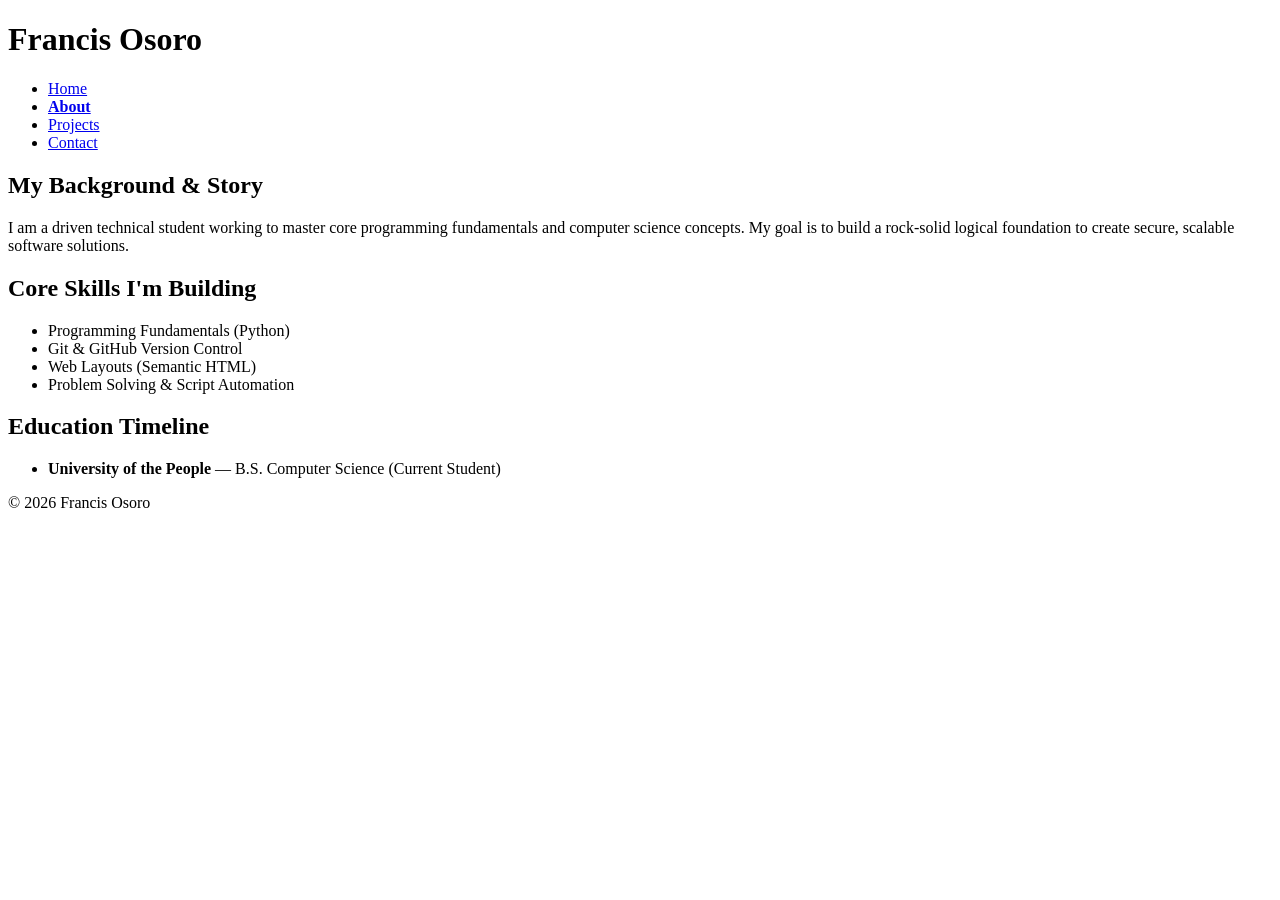
==== about.html @ f5b75829 "Add complete multi-page portfolio layout and accessibility report" ====
<!DOCTYPE html>
<html lang="en">
<head>
    <meta charset="UTF-8">
    <title>About Me</title>
</head>
<body>

    <header>
        <h1>Francis Osoro</h1>
        <nav>
            <ul>
                <li><a href="index.html">Home</a></li>
                <li><strong><a href="about.html">About</a></strong></li>
                <li><a href="projects.html">Projects</a></li>
                <li><a href="contact.html">Contact</a></li>
            </ul>
        </nav>
    </header>

    <main>
        <section>
            <h2>My Background & Story</h2>
            <p>I am a driven technical student working to master core programming fundamentals and computer science concepts. My goal is to build a rock-solid logical foundation to create secure, scalable software solutions.</p>
        </section>

        <section>
            <h2>Core Skills I'm Building</h2>
            <ul>
                <li>Programming Fundamentals (Python)</li>
                <li>Git & GitHub Version Control</li>
                <li>Web Layouts (Semantic HTML)</li>
                <li>Problem Solving & Script Automation</li>
            </ul>
        </section>

        <section>
            <h2>Education Timeline</h2>
            <ul>
                <li><strong>University of the People</strong> — B.S. Computer Science (Current Student)</li>
            </ul>
        </section>
    </main>

    <footer>
        <p>&copy; 2026 Francis Osoro</p>
    </footer>

</body>
</html>
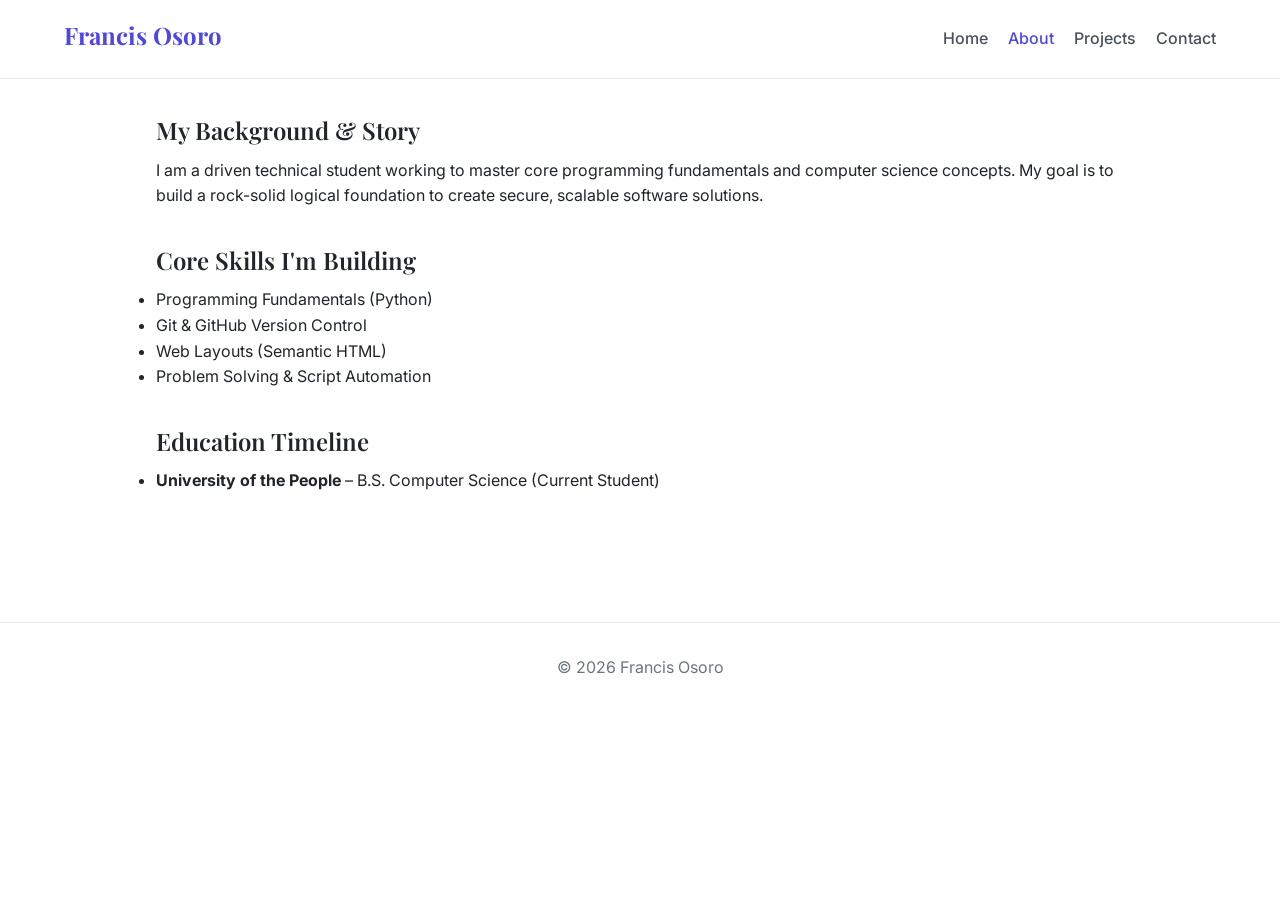
==== commit 474d3e65: "feat: complete responsive portfolio layout and box model exercises" ====
--- a/about.html
+++ b/about.html
@@ -1,50 +1,55 @@
-<!DOCTYPE html>
-<html lang="en">
-<head>
-    <meta charset="UTF-8">
-    <title>About Me</title>
-</head>
-<body>
-
-    <header>
-        <h1>Francis Osoro</h1>
-        <nav>
-            <ul>
-                <li><a href="index.html">Home</a></li>
-                <li><strong><a href="about.html">About</a></strong></li>
-                <li><a href="projects.html">Projects</a></li>
-                <li><a href="contact.html">Contact</a></li>
-            </ul>
-        </nav>
-    </header>
-
-    <main>
-        <section>
-            <h2>My Background & Story</h2>
-            <p>I am a driven technical student working to master core programming fundamentals and computer science concepts. My goal is to build a rock-solid logical foundation to create secure, scalable software solutions.</p>
-        </section>
-
-        <section>
-            <h2>Core Skills I'm Building</h2>
-            <ul>
-                <li>Programming Fundamentals (Python)</li>
-                <li>Git & GitHub Version Control</li>
-                <li>Web Layouts (Semantic HTML)</li>
-                <li>Problem Solving & Script Automation</li>
-            </ul>
-        </section>
-
-        <section>
-            <h2>Education Timeline</h2>
-            <ul>
-                <li><strong>University of the People</strong> — B.S. Computer Science (Current Student)</li>
-            </ul>
-        </section>
-    </main>
-
-    <footer>
-        <p>&copy; 2026 Francis Osoro</p>
-    </footer>
-
-</body>
+<!DOCTYPE html>
+<html lang="en">
+
+<head>
+    <meta charset="UTF-8">
+    <meta name="viewport" content="width=device-width, initial-scale=1.0">
+    <link rel="stylesheet" href="style.css">
+    <title>About Me</title>
+</head>
+
+<body>
+
+    <header class="site-header">
+        <h1 class="logo">Francis Osoro</h1>
+        <nav class="navbar">
+            <ul class="nav-links">
+                <li><a href="index.html">Home</a></li>
+                <li><strong><a href="about.html" class="active">About</a></strong></li>
+                <li><a href="projects.html">Projects</a></li>
+                <li><a href="contact.html">Contact</a></li>
+            </ul>
+        </nav>
+    </header>
+
+    <main class="container">
+        <section>
+            <h2>My Background & Story</h2>
+            <p>I am a driven technical student working to master core programming fundamentals and computer science concepts. My goal is to build a rock-solid logical foundation to create secure, scalable software solutions.</p>
+        </section>
+
+        <section>
+            <h2>Core Skills I'm Building</h2>
+            <ul>
+                <li>Programming Fundamentals (Python)</li>
+                <li>Git & GitHub Version Control</li>
+                <li>Web Layouts (Semantic HTML)</li>
+                <li>Problem Solving & Script Automation</li>
+            </ul>
+        </section>
+
+        <section>
+            <h2>Education Timeline</h2>
+            <ul>
+                <li><strong>University of the People</strong> – B.S. Computer Science (Current Student)</li>
+            </ul>
+        </section>
+    </main>
+
+    <footer class="site-footer">
+        <p>&copy; 2026 Francis Osoro</p>
+    </footer>
+
+</body>
+
 </html>
--- a/style.css
+++ b/style.css
@@ -0,0 +1,197 @@
+/* ==========================================================================
+   1. TYPOGRAPHY SYSTEM (Google Fonts)
+   ========================================================================== */
+/* Cleaned up into a single import line loading Inter (sans-serif) and Playfair Display (serif) */
+@import url('https://fonts.googleapis.com/css2?family=Inter:wght@400;500;600;700&family=Playfair+Display:wght@600&display=swap');
+
+* {
+    box-sizing: border-box;
+    margin: 0;
+    padding: 0;
+}
+
+body {
+    font-family: 'Inter', sans-serif;
+    line-height: 1.6;
+    color: #212529;
+    background-color: #ffffff;
+}
+
+/* Explicitly setting your headings to use the loaded Google Font */
+h1,
+h2,
+h3 {
+    font-family: 'Playfair Display', serif;
+    font-weight: 600;
+    color: #212529;
+    margin-bottom: 0.5rem;
+}
+
+/* ==========================================================================
+   2. FLEXBOX NAVIGATION (Mobile-First Default)
+   ========================================================================== */
+.site-header {
+    background-color: #ffffff;
+    border-bottom: 1px solid #e9ecef;
+    padding: 1rem;
+    display: flex;
+    flex-direction: column;
+    /* Stack name above links on mobile */
+    align-items: center;
+    gap: 1rem;
+}
+
+.logo {
+    font-family: 'Playfair Display', serif;
+    /* Use serif font for branding */
+    font-size: 1.5rem;
+    font-weight: 700;
+    color: #4f46e5;
+    /* Modern accent color */
+}
+
+.nav-links {
+    display: flex;
+    /* Activates Flexbox on the list items */
+    list-style: none;
+    /* Removes bullet points */
+    gap: 1.25rem;
+    /* Handles clean spacing between links */
+}
+
+.nav-links a {
+    font-family: 'Inter', sans-serif;
+    text-decoration: none;
+    color: #495057;
+    font-weight: 500;
+    transition: color 0.2s ease;
+}
+
+.nav-links a:hover,
+.nav-links a.active {
+    color: #4f46e5;
+    /* Highlight active or hovered link */
+}
+
+/* ==========================================================================
+   3. RESPONSIVE LAYOUT UNLOCK (Tablets & Desktops)
+   ========================================================================== */
+@media (min-width: 768px) {
+    .site-header {
+        flex-direction: row;
+        /* Align name and links on a horizontal line */
+        justify-content: space-between;
+        /* Push name to left, links to far right */
+        padding: 1rem 4rem;
+        /* Extra padding for wider screens */
+    }
+}
+
+/* Simple Container styling for your main content */
+.container {
+    max-width: 1000px;
+    margin: 0 auto;
+    padding: 2rem 1rem;
+}
+
+section {
+    margin-bottom: 2rem;
+}
+
+/* ==========================================================================
+   4. CSS GRID GALLERY STYLES
+   ========================================================================== */
+.intro-text {
+    margin-bottom: 2rem;
+    color: #6c757d;
+}
+
+/* The Grid Parent Container */
+.project-gallery {
+    display: grid;
+    /* Automatically wraps items into columns based on size, mobile-first friendly */
+    grid-template-columns: repeat(auto-fit, minmax(280px, 1fr));
+    gap: 2rem;
+    /* Replaces the old <hr> lines with clean layout space */
+}
+
+/* Individual Project Cards (Grid Items) */
+.project-card {
+    background-color: #f8f9fa;
+    border: 1px solid #e9ecef;
+    padding: 1.5rem;
+    border-radius: 8px;
+    display: flex;
+    flex-direction: column;
+    /* Uses flex inside the grid card to stack content neatly */
+    gap: 1rem;
+}
+
+.project-card h3 {
+    font-family: 'Inter', sans-serif;
+    /* Keep card titles clean and readable */
+    font-size: 1.25rem;
+    color: #212529;
+}
+
+/* Making sure your project placeholder images are responsive */
+.project-img {
+    width: 100%;
+    height: auto;
+    max-height: 200px;
+    object-fit: cover;
+    border-radius: 4px;
+    background-color: #e9ecef;
+    /* Gives a placeholder tint if svgs are missing */
+}
+
+/* Simple Footer alignment */
+.site-footer {
+    text-align: center;
+    padding: 2rem;
+    margin-top: 4rem;
+    border-top: 1px solid #e9ecef;
+    color: #6c757d;
+}
+
+/* ==========================================================================
+   TASK 4.4 ACCESSIBILITY & INTERACTIVE POLISH
+   ========================================================================== */
+
+/* Smooth Transitions for links and buttons */
+a,
+button,
+input,
+select,
+textarea {
+    transition: all 0.3s ease;
+}
+
+/* Accessible Focus States when tab-navigating */
+a:focus,
+button:focus,
+input:focus,
+select:focus,
+textarea:focus {
+    outline: 2px solid #4f46e5;
+    outline-offset: 2px;
+}
+
+/* Styled Form Button Polish */
+button[type="submit"] {
+    background-color: #4f46e5;
+    color: white;
+    border: none;
+    padding: 0.75rem 1.5rem;
+    border-radius: 4px;
+    font-weight: 600;
+    cursor: pointer;
+}
+
+/* Hover effects for interactive buttons */
+button[type="submit"]:hover {
+    transform: translateY(-2px);
+    box-shadow: 0 4px 6px rgba(0, 0, 0, 0.1);
+    background-color: #4338ca;
+    /* Darkens slightly on hover */
+}
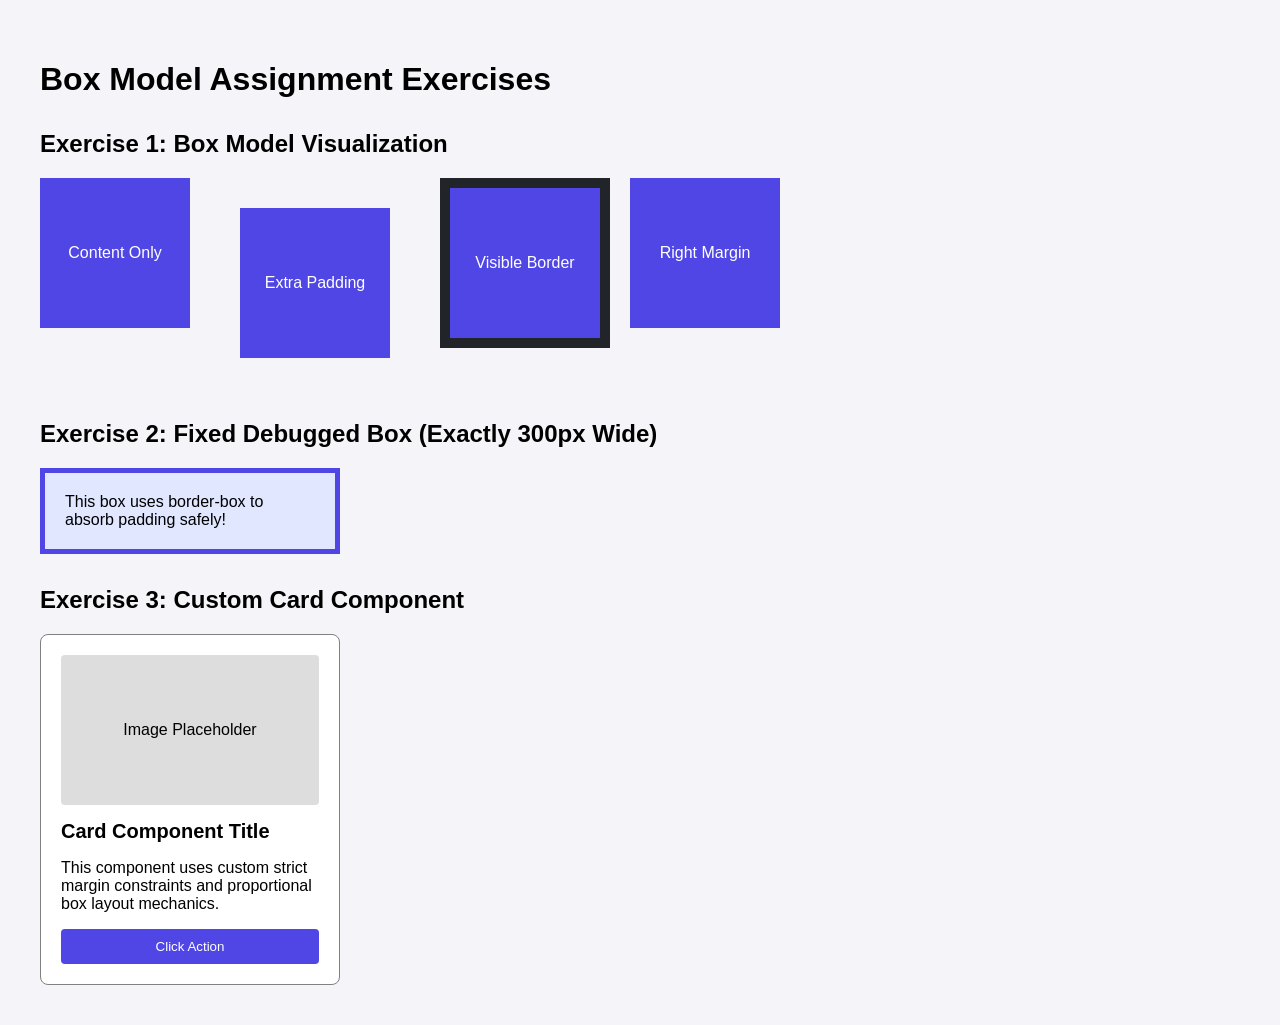
==== commit 452278ff: "Update about.html" ====
--- a/about.html
+++ b/about.html
@@ -1,55 +1,109 @@
 <!DOCTYPE html>
 <html lang="en">
-
 <head>
     <meta charset="UTF-8">
     <meta name="viewport" content="width=device-width, initial-scale=1.0">
-    <link rel="stylesheet" href="style.css">
-    <title>About Me</title>
+    <title>Box Model Practice</title>
+    <style>
+        body {
+            font-family: Arial, sans-serif;
+            padding: 2rem;
+            background-color: #f4f4f9;
+        }
+        h2 { 
+            margin-top: 2rem; 
+        }
+        .box-container { 
+            display: flex; 
+            gap: 20px; 
+            margin-bottom: 2rem; 
+        }
+        .base-box {
+            width: 150px;
+            height: 150px;
+            background-color: #4f46e5;
+            color: white;
+            display: flex;
+            align-items: center;
+            justify-content: center;
+            text-align: center;
+        }
+        .padding-box { 
+            padding: 30px; 
+            background-clip: content-box; 
+        }
+        .border-box { 
+            border: 10px solid #212529; 
+        }
+        .margin-box { 
+            margin-right: 40px; 
+        }
+        .fixed-box {
+            box-sizing: border-box;
+            width: 300px;
+            padding: 20px;
+            border: 5px solid #4f46e5;
+            background-color: #e0e7ff;
+        }
+        .card-component {
+            box-sizing: border-box;
+            width: 300px;
+            padding: 20px;
+            border: 1px solid gray;
+            border-radius: 8px;
+            background-color: white;
+        }
+        .card-img {
+            width: 100%;
+            height: 150px;
+            background-color: #ddd;
+            display: flex;
+            align-items: center;
+            justify-content: center;
+            border-radius: 4px;
+        }
+        .card-title {
+            margin-top: 15px;
+            margin-bottom: 15px;
+            font-size: 1.25rem;
+        }
+        .card-btn {
+            display: block;
+            width: 100%;
+            padding: 10px;
+            margin-top: 15px;
+            background-color: #4f46e5;
+            color: white;
+            border: none;
+            border-radius: 4px;
+            cursor: pointer;
+        }
+    </style>
 </head>
-
 <body>
 
-    <header class="site-header">
-        <h1 class="logo">Francis Osoro</h1>
-        <nav class="navbar">
-            <ul class="nav-links">
-                <li><a href="index.html">Home</a></li>
-                <li><strong><a href="about.html" class="active">About</a></strong></li>
-                <li><a href="projects.html">Projects</a></li>
-                <li><a href="contact.html">Contact</a></li>
-            </ul>
-        </nav>
-    </header>
+    <h1>Box Model Assignment Exercises</h1>
 
-    <main class="container">
-        <section>
-            <h2>My Background & Story</h2>
-            <p>I am a driven technical student working to master core programming fundamentals and computer science concepts. My goal is to build a rock-solid logical foundation to create secure, scalable software solutions.</p>
-        </section>
+    <h2>Exercise 1: Box Model Visualization</h2>
+    <div class="box-container">
+        <div class="base-box">Content Only</div>
+        <div class="base-box padding-box">Extra Padding</div>
+        <div class="base-box border-box">Visible Border</div>
+        <div class="base-box margin-box">Right Margin</div>
+    </div>
 
-        <section>
-            <h2>Core Skills I'm Building</h2>
-            <ul>
-                <li>Programming Fundamentals (Python)</li>
-                <li>Git & GitHub Version Control</li>
-                <li>Web Layouts (Semantic HTML)</li>
-                <li>Problem Solving & Script Automation</li>
-            </ul>
-        </section>
+    <h2>Exercise 2: Fixed Debugged Box (Exactly 300px Wide)</h2>
+    <div class="fixed-box">
+        This box uses border-box to absorb padding safely!
+    </div>
 
-        <section>
-            <h2>Education Timeline</h2>
-            <ul>
-                <li><strong>University of the People</strong> – B.S. Computer Science (Current Student)</li>
-            </ul>
-        </section>
-    </main>
-
-    <footer class="site-footer">
-        <p>&copy; 2026 Francis Osoro</p>
-    </footer>
+    <h2>Exercise 3: Custom Card Component</h2>
+    <div class="card-component">
+        <div class="card-img">Image Placeholder</div>
+        <h3 class="card-title">Card Component Title</h3>
+        <p>This component uses custom strict margin constraints and proportional box layout mechanics.</p>
+        <button class="card-btn">Click Action</button>
+    </div>
 
 </body>
-
-</html>+</html>
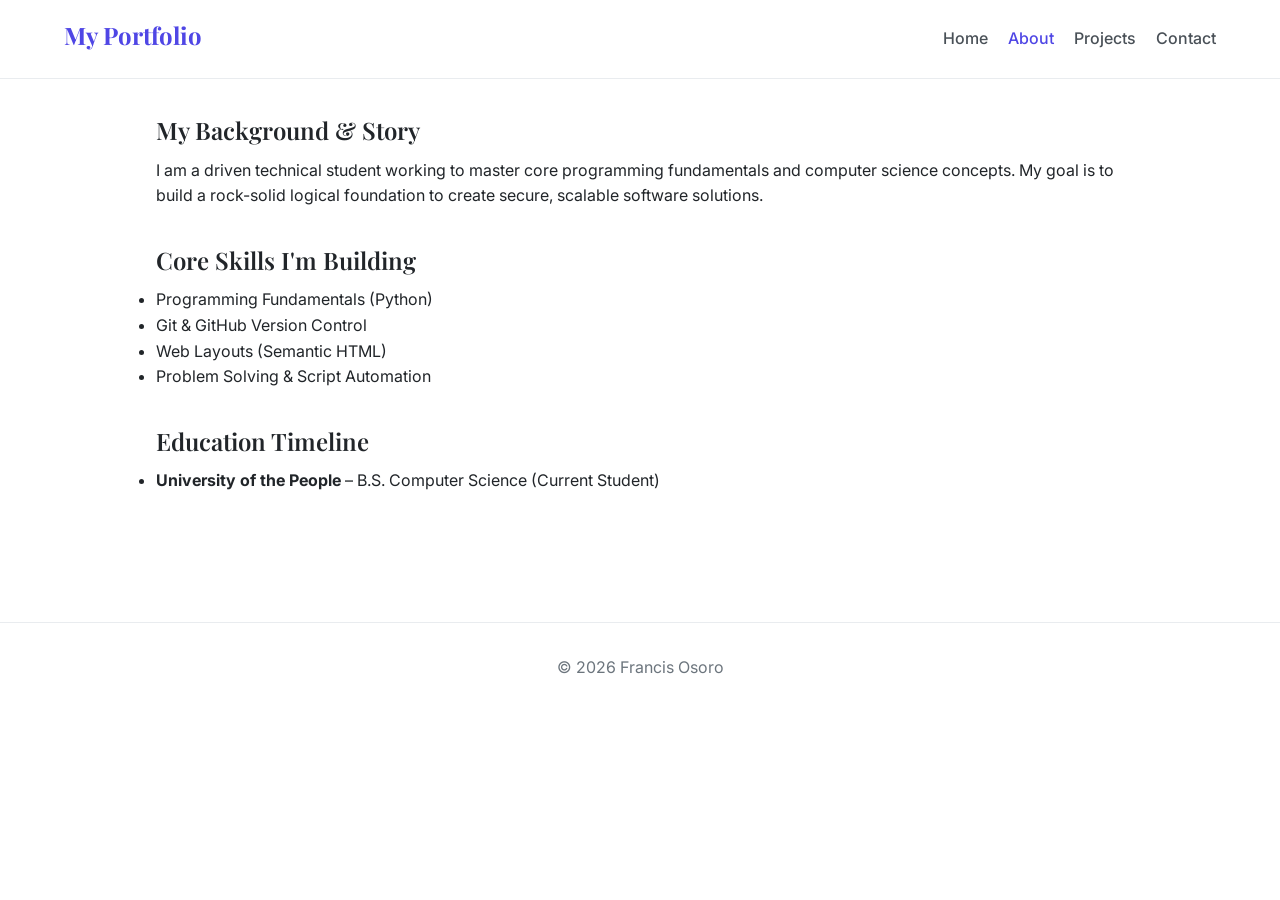
==== commit bfbc5998: "Update about.html" ====
--- a/about.html
+++ b/about.html
@@ -1,109 +1,55 @@
 <!DOCTYPE html>
 <html lang="en">
+
 <head>
     <meta charset="UTF-8">
     <meta name="viewport" content="width=device-width, initial-scale=1.0">
-    <title>Box Model Practice</title>
-    <style>
-        body {
-            font-family: Arial, sans-serif;
-            padding: 2rem;
-            background-color: #f4f4f9;
-        }
-        h2 { 
-            margin-top: 2rem; 
-        }
-        .box-container { 
-            display: flex; 
-            gap: 20px; 
-            margin-bottom: 2rem; 
-        }
-        .base-box {
-            width: 150px;
-            height: 150px;
-            background-color: #4f46e5;
-            color: white;
-            display: flex;
-            align-items: center;
-            justify-content: center;
-            text-align: center;
-        }
-        .padding-box { 
-            padding: 30px; 
-            background-clip: content-box; 
-        }
-        .border-box { 
-            border: 10px solid #212529; 
-        }
-        .margin-box { 
-            margin-right: 40px; 
-        }
-        .fixed-box {
-            box-sizing: border-box;
-            width: 300px;
-            padding: 20px;
-            border: 5px solid #4f46e5;
-            background-color: #e0e7ff;
-        }
-        .card-component {
-            box-sizing: border-box;
-            width: 300px;
-            padding: 20px;
-            border: 1px solid gray;
-            border-radius: 8px;
-            background-color: white;
-        }
-        .card-img {
-            width: 100%;
-            height: 150px;
-            background-color: #ddd;
-            display: flex;
-            align-items: center;
-            justify-content: center;
-            border-radius: 4px;
-        }
-        .card-title {
-            margin-top: 15px;
-            margin-bottom: 15px;
-            font-size: 1.25rem;
-        }
-        .card-btn {
-            display: block;
-            width: 100%;
-            padding: 10px;
-            margin-top: 15px;
-            background-color: #4f46e5;
-            color: white;
-            border: none;
-            border-radius: 4px;
-            cursor: pointer;
-        }
-    </style>
+    <link rel="stylesheet" href="style.css">
+    <title>About Me</title>
 </head>
+
 <body>
 
-    <h1>Box Model Assignment Exercises</h1>
+    <header class="site-header">
+        <h1 class="logo">My Portfolio</h1>
+        <nav class="navbar">
+            <ul class="nav-links">
+                <li><a href="index.html">Home</a></li>
+                <li><strong><a href="about.html" class="active">About</a></strong></li>
+                <li><a href="projects.html">Projects</a></li>
+                <li><a href="contact.html">Contact</a></li>
+            </ul>
+        </nav>
+    </header>
 
-    <h2>Exercise 1: Box Model Visualization</h2>
-    <div class="box-container">
-        <div class="base-box">Content Only</div>
-        <div class="base-box padding-box">Extra Padding</div>
-        <div class="base-box border-box">Visible Border</div>
-        <div class="base-box margin-box">Right Margin</div>
-    </div>
+    <main class="container">
+        <section>
+            <h2>My Background & Story</h2>
+            <p>I am a driven technical student working to master core programming fundamentals and computer science concepts. My goal is to build a rock-solid logical foundation to create secure, scalable software solutions.</p>
+        </section>
 
-    <h2>Exercise 2: Fixed Debugged Box (Exactly 300px Wide)</h2>
-    <div class="fixed-box">
-        This box uses border-box to absorb padding safely!
-    </div>
+        <section>
+            <h2>Core Skills I'm Building</h2>
+            <ul>
+                <li>Programming Fundamentals (Python)</li>
+                <li>Git & GitHub Version Control</li>
+                <li>Web Layouts (Semantic HTML)</li>
+                <li>Problem Solving & Script Automation</li>
+            </ul>
+        </section>
 
-    <h2>Exercise 3: Custom Card Component</h2>
-    <div class="card-component">
-        <div class="card-img">Image Placeholder</div>
-        <h3 class="card-title">Card Component Title</h3>
-        <p>This component uses custom strict margin constraints and proportional box layout mechanics.</p>
-        <button class="card-btn">Click Action</button>
-    </div>
+        <section>
+            <h2>Education Timeline</h2>
+            <ul>
+                <li><strong>University of the People</strong> – B.S. Computer Science (Current Student)</li>
+            </ul>
+        </section>
+    </main>
+
+    <footer class="site-footer">
+        <p>&copy; 2026 Francis Osoro</p>
+    </footer>
 
 </body>
+
 </html>
--- a/style.css
+++ b/style.css
@@ -0,0 +1,197 @@
+/* ==========================================================================
+   1. TYPOGRAPHY SYSTEM (Google Fonts)
+   ========================================================================== */
+/* Cleaned up into a single import line loading Inter (sans-serif) and Playfair Display (serif) */
+@import url('https://fonts.googleapis.com/css2?family=Inter:wght@400;500;600;700&family=Playfair+Display:wght@600&display=swap');
+
+* {
+    box-sizing: border-box;
+    margin: 0;
+    padding: 0;
+}
+
+body {
+    font-family: 'Inter', sans-serif;
+    line-height: 1.6;
+    color: #212529;
+    background-color: #ffffff;
+}
+
+/* Explicitly setting your headings to use the loaded Google Font */
+h1,
+h2,
+h3 {
+    font-family: 'Playfair Display', serif;
+    font-weight: 600;
+    color: #212529;
+    margin-bottom: 0.5rem;
+}
+
+/* ==========================================================================
+   2. FLEXBOX NAVIGATION (Mobile-First Default)
+   ========================================================================== */
+.site-header {
+    background-color: #ffffff;
+    border-bottom: 1px solid #e9ecef;
+    padding: 1rem;
+    display: flex;
+    flex-direction: column;
+    /* Stack name above links on mobile */
+    align-items: center;
+    gap: 1rem;
+}
+
+.logo {
+    font-family: 'Playfair Display', serif;
+    /* Use serif font for branding */
+    font-size: 1.5rem;
+    font-weight: 700;
+    color: #4f46e5;
+    /* Modern accent color */
+}
+
+.nav-links {
+    display: flex;
+    /* Activates Flexbox on the list items */
+    list-style: none;
+    /* Removes bullet points */
+    gap: 1.25rem;
+    /* Handles clean spacing between links */
+}
+
+.nav-links a {
+    font-family: 'Inter', sans-serif;
+    text-decoration: none;
+    color: #495057;
+    font-weight: 500;
+    transition: color 0.2s ease;
+}
+
+.nav-links a:hover,
+.nav-links a.active {
+    color: #4f46e5;
+    /* Highlight active or hovered link */
+}
+
+/* ==========================================================================
+   3. RESPONSIVE LAYOUT UNLOCK (Tablets & Desktops)
+   ========================================================================== */
+@media (min-width: 768px) {
+    .site-header {
+        flex-direction: row;
+        /* Align name and links on a horizontal line */
+        justify-content: space-between;
+        /* Push name to left, links to far right */
+        padding: 1rem 4rem;
+        /* Extra padding for wider screens */
+    }
+}
+
+/* Simple Container styling for your main content */
+.container {
+    max-width: 1000px;
+    margin: 0 auto;
+    padding: 2rem 1rem;
+}
+
+section {
+    margin-bottom: 2rem;
+}
+
+/* ==========================================================================
+   4. CSS GRID GALLERY STYLES
+   ========================================================================== */
+.intro-text {
+    margin-bottom: 2rem;
+    color: #6c757d;
+}
+
+/* The Grid Parent Container */
+.project-gallery {
+    display: grid;
+    /* Automatically wraps items into columns based on size, mobile-first friendly */
+    grid-template-columns: repeat(auto-fit, minmax(280px, 1fr));
+    gap: 2rem;
+    /* Replaces the old <hr> lines with clean layout space */
+}
+
+/* Individual Project Cards (Grid Items) */
+.project-card {
+    background-color: #f8f9fa;
+    border: 1px solid #e9ecef;
+    padding: 1.5rem;
+    border-radius: 8px;
+    display: flex;
+    flex-direction: column;
+    /* Uses flex inside the grid card to stack content neatly */
+    gap: 1rem;
+}
+
+.project-card h3 {
+    font-family: 'Inter', sans-serif;
+    /* Keep card titles clean and readable */
+    font-size: 1.25rem;
+    color: #212529;
+}
+
+/* Making sure your project placeholder images are responsive */
+.project-img {
+    width: 100%;
+    height: auto;
+    max-height: 200px;
+    object-fit: cover;
+    border-radius: 4px;
+    background-color: #e9ecef;
+    /* Gives a placeholder tint if svgs are missing */
+}
+
+/* Simple Footer alignment */
+.site-footer {
+    text-align: center;
+    padding: 2rem;
+    margin-top: 4rem;
+    border-top: 1px solid #e9ecef;
+    color: #6c757d;
+}
+
+/* ==========================================================================
+   TASK 4.4 ACCESSIBILITY & INTERACTIVE POLISH
+   ========================================================================== */
+
+/* Smooth Transitions for links and buttons */
+a,
+button,
+input,
+select,
+textarea {
+    transition: all 0.3s ease;
+}
+
+/* Accessible Focus States when tab-navigating */
+a:focus,
+button:focus,
+input:focus,
+select:focus,
+textarea:focus {
+    outline: 2px solid #4f46e5;
+    outline-offset: 2px;
+}
+
+/* Styled Form Button Polish */
+button[type="submit"] {
+    background-color: #4f46e5;
+    color: white;
+    border: none;
+    padding: 0.75rem 1.5rem;
+    border-radius: 4px;
+    font-weight: 600;
+    cursor: pointer;
+}
+
+/* Hover effects for interactive buttons */
+button[type="submit"]:hover {
+    transform: translateY(-2px);
+    box-shadow: 0 4px 6px rgba(0, 0, 0, 0.1);
+    background-color: #4338ca;
+    /* Darkens slightly on hover */
+}
